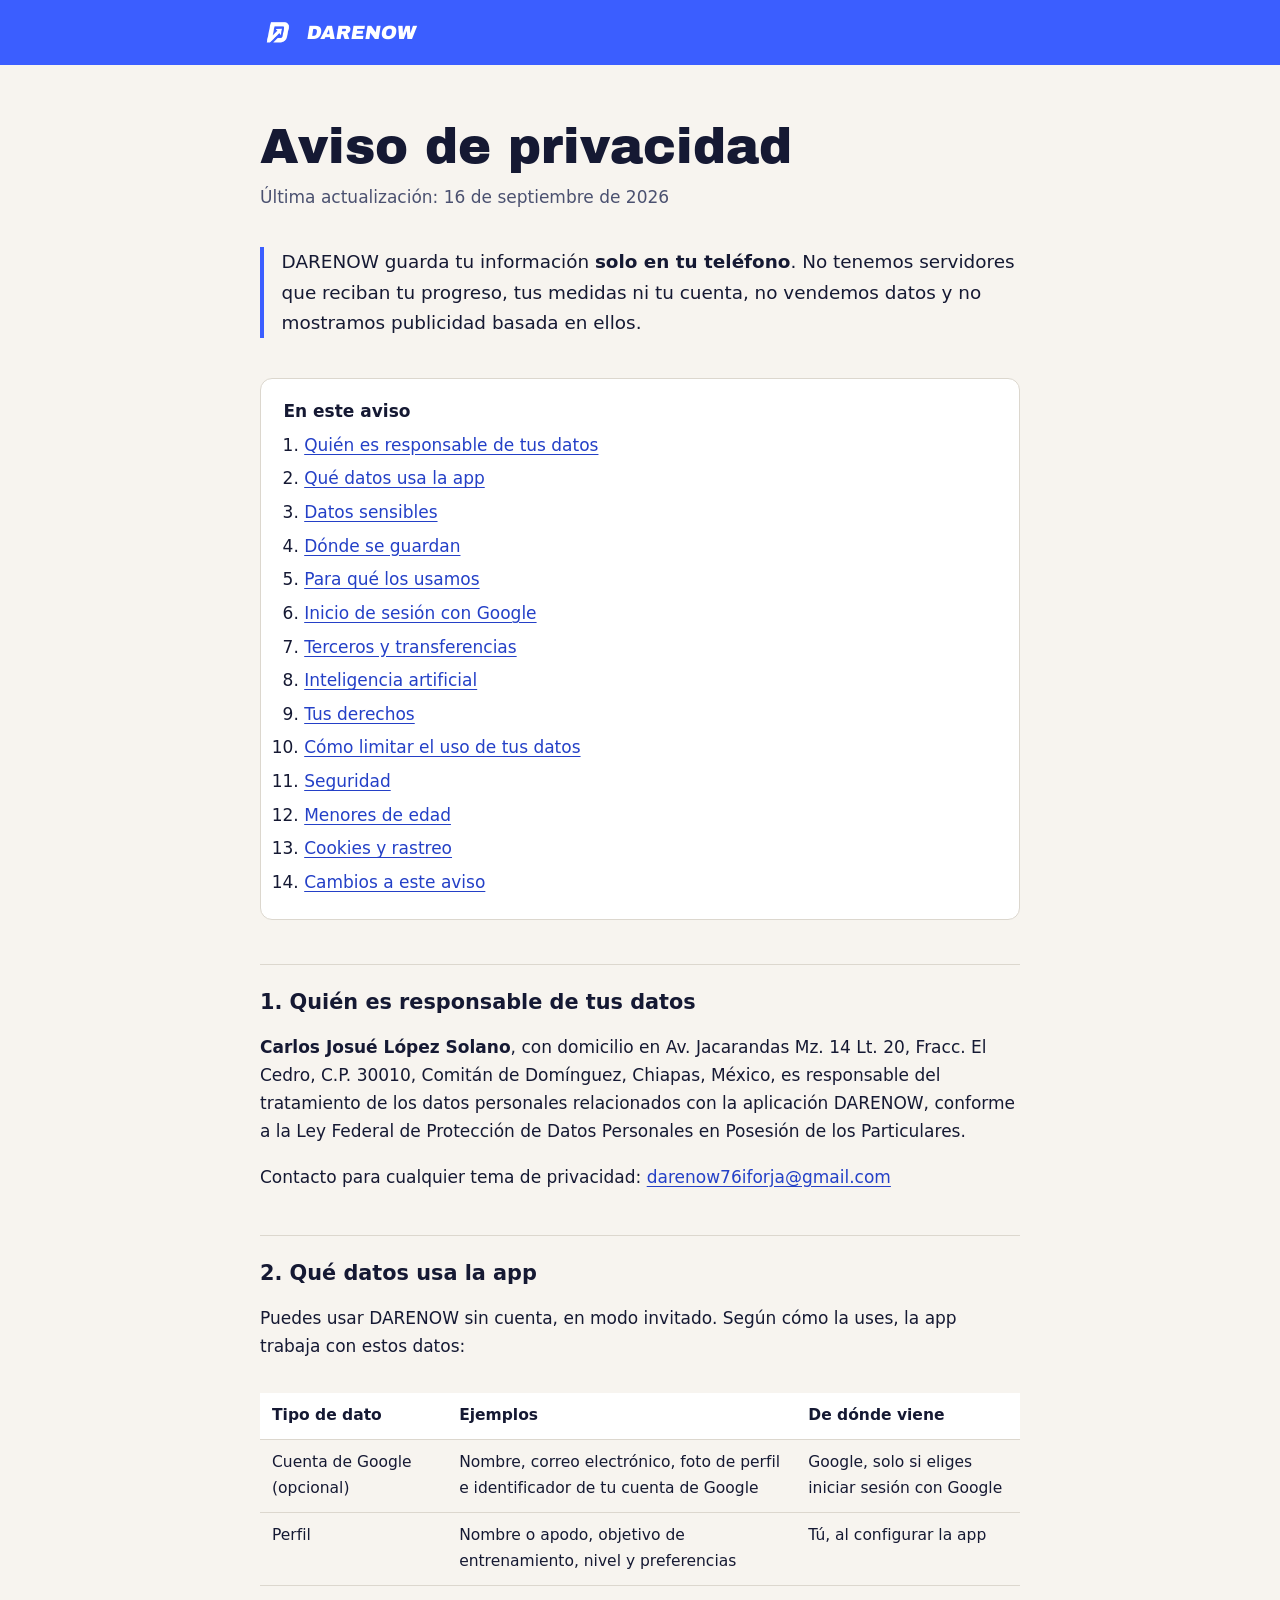
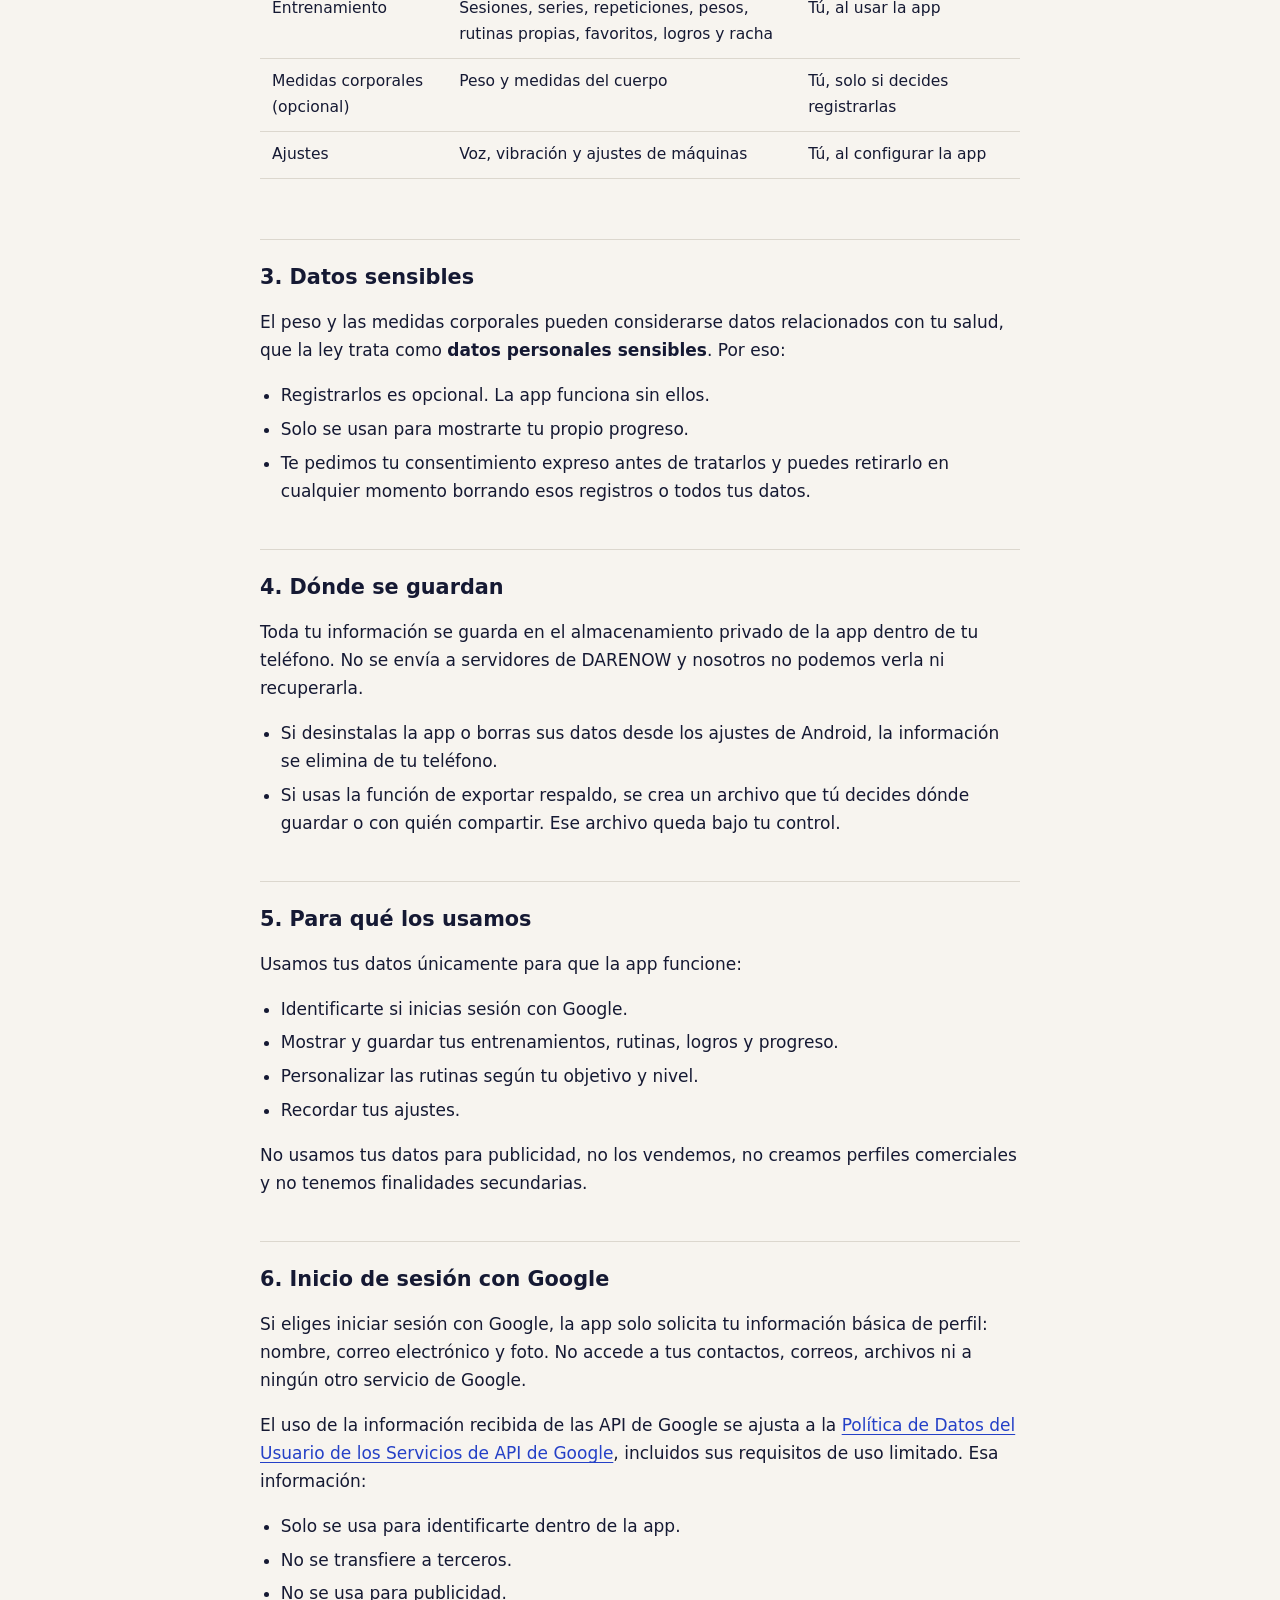
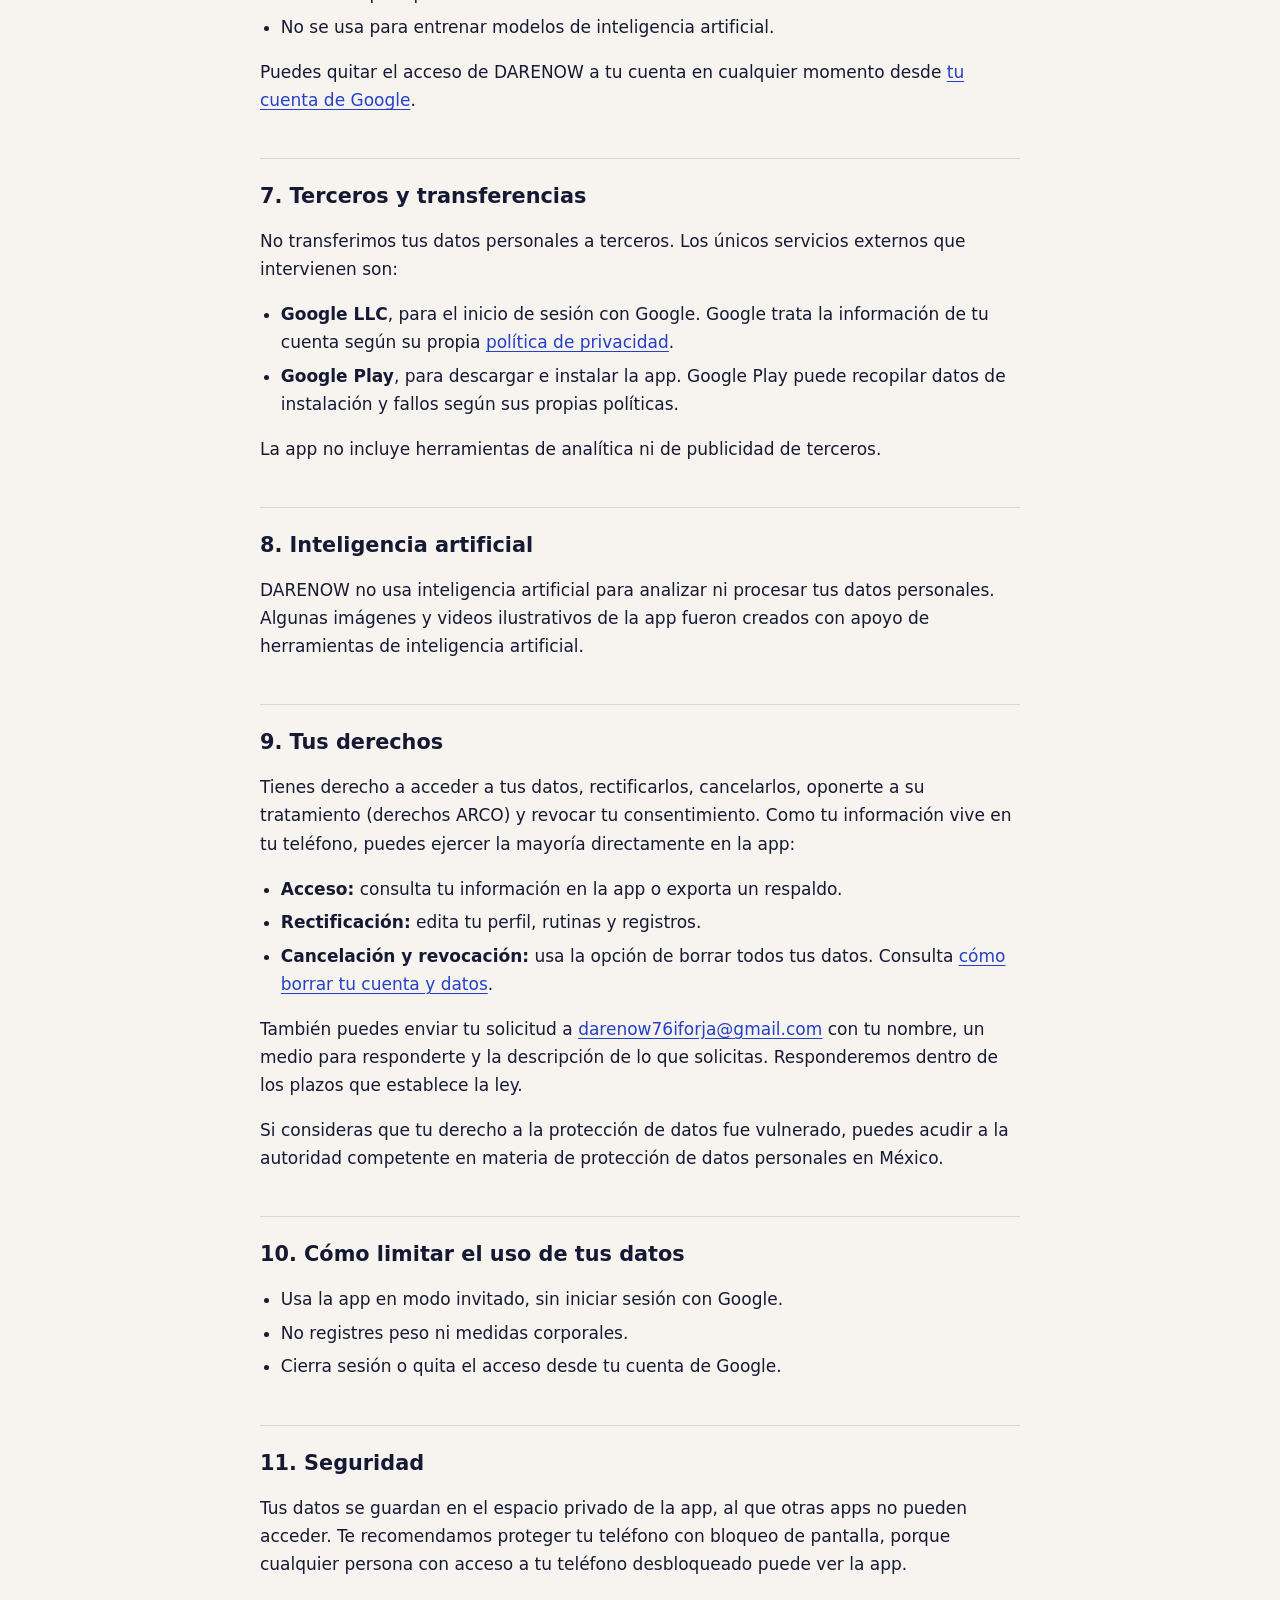
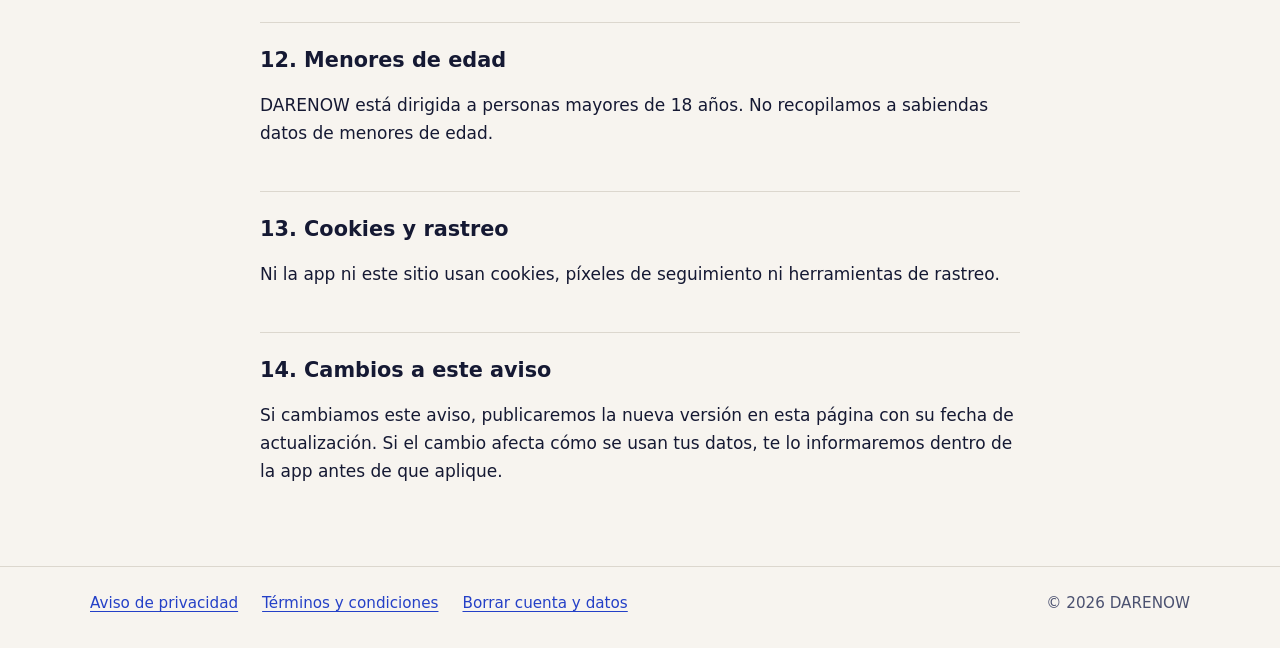
==== privacidad/index.html @ 99c255eb "feat: sitio legal de DARENOW" ====
<!doctype html>
<html lang="es-MX">
<head>
  <meta charset="utf-8">
  <meta name="viewport" content="width=device-width, initial-scale=1">
  <title>Aviso de privacidad · DARENOW</title>
  <meta name="description" content="Qué datos usa DARENOW, dónde se guardan, para qué sirven y cómo ejercer tus derechos.">
  <meta name="theme-color" content="#3B5EFF">
  <link rel="icon" href="../assets/logo.png">
  <link rel="stylesheet" href="../assets/styles.css">
</head>
<body>
  <a class="salto" href="#contenido">Saltar al contenido</a>
  <header class="barra">
    <div class="barra__interior">
      <a href="../"><img src="../assets/logo.png" alt="" width="36" height="36"><span>DARENOW</span></a>
    </div>
  </header>

  <main id="contenido" class="documento">
    <h1>Aviso de privacidad</h1>
    <p class="fecha">Última actualización: 16 de septiembre de 2026</p>

    <p class="entrada">DARENOW guarda tu información <strong>solo en tu teléfono</strong>. No tenemos servidores que reciban tu progreso, tus medidas ni tu cuenta, no vendemos datos y no mostramos publicidad basada en ellos.</p>

    <nav class="indice" aria-label="Contenido del aviso">
      <p>En este aviso</p>
      <ol>
        <li><a href="#responsable">Quién es responsable de tus datos</a></li>
        <li><a href="#datos">Qué datos usa la app</a></li>
        <li><a href="#sensibles">Datos sensibles</a></li>
        <li><a href="#almacenamiento">Dónde se guardan</a></li>
        <li><a href="#finalidades">Para qué los usamos</a></li>
        <li><a href="#google">Inicio de sesión con Google</a></li>
        <li><a href="#terceros">Terceros y transferencias</a></li>
        <li><a href="#ia">Inteligencia artificial</a></li>
        <li><a href="#derechos">Tus derechos</a></li>
        <li><a href="#limitar">Cómo limitar el uso de tus datos</a></li>
        <li><a href="#seguridad">Seguridad</a></li>
        <li><a href="#menores">Menores de edad</a></li>
        <li><a href="#cookies">Cookies y rastreo</a></li>
        <li><a href="#cambios">Cambios a este aviso</a></li>
      </ol>
    </nav>

    <h2 id="responsable">1. Quién es responsable de tus datos</h2>
    <p><strong>Carlos Josué López Solano</strong>, con domicilio en Av. Jacarandas Mz. 14 Lt. 20, Fracc. El Cedro, C.P. 30010, Comitán de Domínguez, Chiapas, México, es responsable del tratamiento de los datos personales relacionados con la aplicación DARENOW, conforme a la Ley Federal de Protección de Datos Personales en Posesión de los Particulares.</p>
    <p>Contacto para cualquier tema de privacidad: <a href="mailto:darenow76iforja@gmail.com">darenow76iforja@gmail.com</a></p>

    <h2 id="datos">2. Qué datos usa la app</h2>
    <p>Puedes usar DARENOW sin cuenta, en modo invitado. Según cómo la uses, la app trabaja con estos datos:</p>
    <div class="tabla-scroll">
      <table class="tabla">
        <thead>
          <tr><th scope="col">Tipo de dato</th><th scope="col">Ejemplos</th><th scope="col">De dónde viene</th></tr>
        </thead>
        <tbody>
          <tr><td>Cuenta de Google (opcional)</td><td>Nombre, correo electrónico, foto de perfil e identificador de tu cuenta de Google</td><td>Google, solo si eliges iniciar sesión con Google</td></tr>
          <tr><td>Perfil</td><td>Nombre o apodo, objetivo de entrenamiento, nivel y preferencias</td><td>Tú, al configurar la app</td></tr>
          <tr><td>Entrenamiento</td><td>Sesiones, series, repeticiones, pesos, rutinas propias, favoritos, logros y racha</td><td>Tú, al usar la app</td></tr>
          <tr><td>Medidas corporales (opcional)</td><td>Peso y medidas del cuerpo</td><td>Tú, solo si decides registrarlas</td></tr>
          <tr><td>Ajustes</td><td>Voz, vibración y ajustes de máquinas</td><td>Tú, al configurar la app</td></tr>
        </tbody>
      </table>
    </div>

    <h2 id="sensibles">3. Datos sensibles</h2>
    <p>El peso y las medidas corporales pueden considerarse datos relacionados con tu salud, que la ley trata como <strong>datos personales sensibles</strong>. Por eso:</p>
    <ul>
      <li>Registrarlos es opcional. La app funciona sin ellos.</li>
      <li>Solo se usan para mostrarte tu propio progreso.</li>
      <li>Te pedimos tu consentimiento expreso antes de tratarlos y puedes retirarlo en cualquier momento borrando esos registros o todos tus datos.</li>
    </ul>

    <h2 id="almacenamiento">4. Dónde se guardan</h2>
    <p>Toda tu información se guarda en el almacenamiento privado de la app dentro de tu teléfono. No se envía a servidores de DARENOW y nosotros no podemos verla ni recuperarla.</p>
    <ul>
      <li>Si desinstalas la app o borras sus datos desde los ajustes de Android, la información se elimina de tu teléfono.</li>
      <li>Si usas la función de exportar respaldo, se crea un archivo que tú decides dónde guardar o con quién compartir. Ese archivo queda bajo tu control.</li>
    </ul>

    <h2 id="finalidades">5. Para qué los usamos</h2>
    <p>Usamos tus datos únicamente para que la app funcione:</p>
    <ul>
      <li>Identificarte si inicias sesión con Google.</li>
      <li>Mostrar y guardar tus entrenamientos, rutinas, logros y progreso.</li>
      <li>Personalizar las rutinas según tu objetivo y nivel.</li>
      <li>Recordar tus ajustes.</li>
    </ul>
    <p>No usamos tus datos para publicidad, no los vendemos, no creamos perfiles comerciales y no tenemos finalidades secundarias.</p>

    <h2 id="google">6. Inicio de sesión con Google</h2>
    <p>Si eliges iniciar sesión con Google, la app solo solicita tu información básica de perfil: nombre, correo electrónico y foto. No accede a tus contactos, correos, archivos ni a ningún otro servicio de Google.</p>
    <p>El uso de la información recibida de las API de Google se ajusta a la <a href="https://developers.google.com/terms/api-services-user-data-policy">Política de Datos del Usuario de los Servicios de API de Google</a>, incluidos sus requisitos de uso limitado. Esa información:</p>
    <ul>
      <li>Solo se usa para identificarte dentro de la app.</li>
      <li>No se transfiere a terceros.</li>
      <li>No se usa para publicidad.</li>
      <li>No se usa para entrenar modelos de inteligencia artificial.</li>
    </ul>
    <p>Puedes quitar el acceso de DARENOW a tu cuenta en cualquier momento desde <a href="https://myaccount.google.com/connections">tu cuenta de Google</a>.</p>

    <h2 id="terceros">7. Terceros y transferencias</h2>
    <p>No transferimos tus datos personales a terceros. Los únicos servicios externos que intervienen son:</p>
    <ul>
      <li><strong>Google LLC</strong>, para el inicio de sesión con Google. Google trata la información de tu cuenta según su propia <a href="https://policies.google.com/privacy">política de privacidad</a>.</li>
      <li><strong>Google Play</strong>, para descargar e instalar la app. Google Play puede recopilar datos de instalación y fallos según sus propias políticas.</li>
    </ul>
    <p>La app no incluye herramientas de analítica ni de publicidad de terceros.</p>

    <h2 id="ia">8. Inteligencia artificial</h2>
    <p>DARENOW no usa inteligencia artificial para analizar ni procesar tus datos personales. Algunas imágenes y videos ilustrativos de la app fueron creados con apoyo de herramientas de inteligencia artificial.</p>

    <h2 id="derechos">9. Tus derechos</h2>
    <p>Tienes derecho a acceder a tus datos, rectificarlos, cancelarlos, oponerte a su tratamiento (derechos ARCO) y revocar tu consentimiento. Como tu información vive en tu teléfono, puedes ejercer la mayoría directamente en la app:</p>
    <ul>
      <li><strong>Acceso:</strong> consulta tu información en la app o exporta un respaldo.</li>
      <li><strong>Rectificación:</strong> edita tu perfil, rutinas y registros.</li>
      <li><strong>Cancelación y revocación:</strong> usa la opción de borrar todos tus datos. Consulta <a href="../borrar-cuenta/">cómo borrar tu cuenta y datos</a>.</li>
    </ul>
    <p>También puedes enviar tu solicitud a <a href="mailto:darenow76iforja@gmail.com">darenow76iforja@gmail.com</a> con tu nombre, un medio para responderte y la descripción de lo que solicitas. Responderemos dentro de los plazos que establece la ley.</p>
    <p>Si consideras que tu derecho a la protección de datos fue vulnerado, puedes acudir a la autoridad competente en materia de protección de datos personales en México.</p>

    <h2 id="limitar">10. Cómo limitar el uso de tus datos</h2>
    <ul>
      <li>Usa la app en modo invitado, sin iniciar sesión con Google.</li>
      <li>No registres peso ni medidas corporales.</li>
      <li>Cierra sesión o quita el acceso desde tu cuenta de Google.</li>
    </ul>

    <h2 id="seguridad">11. Seguridad</h2>
    <p>Tus datos se guardan en el espacio privado de la app, al que otras apps no pueden acceder. Te recomendamos proteger tu teléfono con bloqueo de pantalla, porque cualquier persona con acceso a tu teléfono desbloqueado puede ver la app.</p>

    <h2 id="menores">12. Menores de edad</h2>
    <p>DARENOW está dirigida a personas mayores de 18 años. No recopilamos a sabiendas datos de menores de edad.</p>

    <h2 id="cookies">13. Cookies y rastreo</h2>
    <p>Ni la app ni este sitio usan cookies, píxeles de seguimiento ni herramientas de rastreo.</p>

    <h2 id="cambios">14. Cambios a este aviso</h2>
    <p>Si cambiamos este aviso, publicaremos la nueva versión en esta página con su fecha de actualización. Si el cambio afecta cómo se usan tus datos, te lo informaremos dentro de la app antes de que aplique.</p>
  </main>

  <footer class="pie">
    <div class="pie__interior">
      <nav aria-label="Información legal">
        <a href="../privacidad/" aria-current="page">Aviso de privacidad</a>
        <a href="../terminos/">Términos y condiciones</a>
        <a href="../borrar-cuenta/">Borrar cuenta y datos</a>
      </nav>
      <span class="pie__copy">© 2026 DARENOW</span>
    </div>
  </footer>
</body>
</html>
---- assets/styles.css ----
/* DARENOW · sitio legal. Sin recursos externos: fuente y logo servidos localmente. */
@font-face {
  font-family: "Archivo Black";
  src: url("fonts/archivo-black-latin-400-normal.woff2") format("woff2");
  font-display: swap;
}

:root {
  --azul: #3B5EFF;
  --azul-hondo: #2440C7;
  --tinta: #151933;
  --tinta-suave: #4B5170;
  --fondo: #F7F4EF;
  --linea: #DCD7CE;
  --blanco: #FFFFFF;
  --display: "Archivo Black", "Arial Black", Impact, sans-serif;
  --texto: system-ui, -apple-system, "Segoe UI", Roboto, "Helvetica Neue", Arial, sans-serif;
}

*, *::before, *::after { box-sizing: border-box; }
html { -webkit-text-size-adjust: 100%; }
body {
  margin: 0;
  font-family: var(--texto);
  font-size: 1.0625rem;
  line-height: 1.65;
  color: var(--tinta);
  background: var(--fondo);
}
img { max-width: 100%; height: auto; display: block; }
a { color: var(--azul-hondo); text-underline-offset: 0.18em; }
a:hover { color: var(--azul); }
:focus-visible { outline: 3px solid var(--azul); outline-offset: 3px; border-radius: 4px; }
.salto {
  position: absolute; left: -999px; top: 0.5rem;
  background: var(--blanco); padding: 0.5rem 1rem; z-index: 10;
}
.salto:focus { left: 0.5rem; }

/* ---------- Portada ---------- */
.portada {
  min-height: 100svh;
  display: grid;
  grid-template-rows: 1fr auto;
  background: var(--azul);
  color: var(--blanco);
  overflow: hidden;
}
.portada__centro {
  width: min(1100px, 100% - 3rem);
  margin: 0 auto;
  align-self: center;
  padding: 4rem 0 3rem;
}
.portada__logo {
  width: clamp(72px, 12vw, 112px);
  border-radius: 24%;
  box-shadow: 0 0 0 2px rgba(255,255,255,0.35);
  margin-bottom: 2rem;
}
.marca {
  font-family: var(--display);
  font-weight: 400;
  font-size: clamp(3.4rem, 15vw, 11.5rem);
  line-height: 0.86;
  letter-spacing: -0.02em;
  margin: 0;
  transform: skewX(-9deg);
  transform-origin: left bottom;
}
.portada__frase {
  font-family: var(--display);
  font-size: clamp(1.25rem, 3.2vw, 2rem);
  line-height: 1.15;
  margin: 1.75rem 0 0;
  max-width: 22ch;
}
.portada__texto {
  max-width: 46ch;
  margin: 1.25rem 0 2.25rem;
  color: rgba(255,255,255,0.88);
}
.aviso-tienda {
  display: inline-block;
  padding: 0.8rem 1.4rem;
  border: 2px solid var(--blanco);
  border-radius: 999px;
  font-weight: 600;
}
.portada__pie {
  border-top: 1px solid rgba(255,255,255,0.25);
}
.portada__pie .pie__interior { color: rgba(255,255,255,0.85); }
.portada__pie a { color: var(--blanco); }

/* ---------- Páginas legales ---------- */
.barra {
  background: var(--azul);
  color: var(--blanco);
}
.barra__interior {
  width: min(760px, 100% - 3rem);
  margin: 0 auto;
  padding: 0.9rem 0;
  display: flex;
  align-items: center;
  gap: 0.75rem;
}
.barra a { color: var(--blanco); text-decoration: none; display: flex; align-items: center; gap: 0.7rem; }
.barra img { width: 36px; border-radius: 22%; }
.barra span { font-family: var(--display); font-size: 1.2rem; transform: skewX(-9deg); }

.documento {
  width: min(760px, 100% - 3rem);
  margin: 0 auto;
  padding: 3.5rem 0 4rem;
}
.documento h1 {
  font-family: var(--display);
  font-weight: 400;
  font-size: clamp(2.1rem, 6vw, 3.1rem);
  line-height: 1.02;
  margin: 0 0 0.75rem;
}
.fecha { color: var(--tinta-suave); margin: 0 0 2.25rem; }
.entrada {
  font-size: 1.15rem;
  border-left: 4px solid var(--azul);
  padding-left: 1.1rem;
  margin: 0 0 2.5rem;
}
.documento h2 {
  font-size: 1.3rem;
  line-height: 1.3;
  margin: 2.75rem 0 0.6rem;
  padding-top: 1.5rem;
  border-top: 1px solid var(--linea);
}
.documento h3 { font-size: 1.05rem; margin: 1.5rem 0 0.4rem; }
.documento ul, .documento ol { padding-left: 1.3rem; }
.documento li { margin: 0.35rem 0; }
.indice {
  background: var(--blanco);
  border: 1px solid var(--linea);
  border-radius: 12px;
  padding: 1.1rem 1.4rem;
  margin: 0 0 1rem;
}
.indice p { margin: 0 0 0.3rem; font-weight: 600; }
.indice ol { margin: 0; }
.tabla {
  width: 100%;
  border-collapse: collapse;
  margin: 1rem 0;
  font-size: 0.97rem;
}
.tabla-scroll { overflow-x: auto; }
.tabla th, .tabla td {
  text-align: left;
  vertical-align: top;
  padding: 0.65rem 0.75rem;
  border-bottom: 1px solid var(--linea);
}
.tabla th { background: var(--blanco); }
.nota {
  background: var(--blanco);
  border-radius: 12px;
  padding: 1rem 1.25rem;
  border: 1px solid var(--linea);
}
.pasos li { margin: 0.6rem 0; }
.ruta { font-weight: 600; }

/* ---------- Pie ---------- */
.pie { border-top: 1px solid var(--linea); }
.pie__interior {
  width: min(1100px, 100% - 3rem);
  margin: 0 auto;
  padding: 1.5rem 0 2rem;
  display: flex;
  flex-wrap: wrap;
  gap: 0.6rem 1.75rem;
  font-size: 0.95rem;
  color: var(--tinta-suave);
}
.pie nav { display: flex; flex-wrap: wrap; gap: 0.6rem 1.5rem; }
.pie__copy { margin-left: auto; }

@media (max-width: 640px) {
  .pie__copy { margin-left: 0; width: 100%; }
}
@media (prefers-reduced-motion: no-preference) {
  .marca { animation: entrar 700ms cubic-bezier(.2,.8,.2,1) both; }
  @keyframes entrar {
    from { opacity: 0; transform: skewX(-9deg) translateX(-0.4em); }
    to   { opacity: 1; transform: skewX(-9deg) translateX(0); }
  }
}
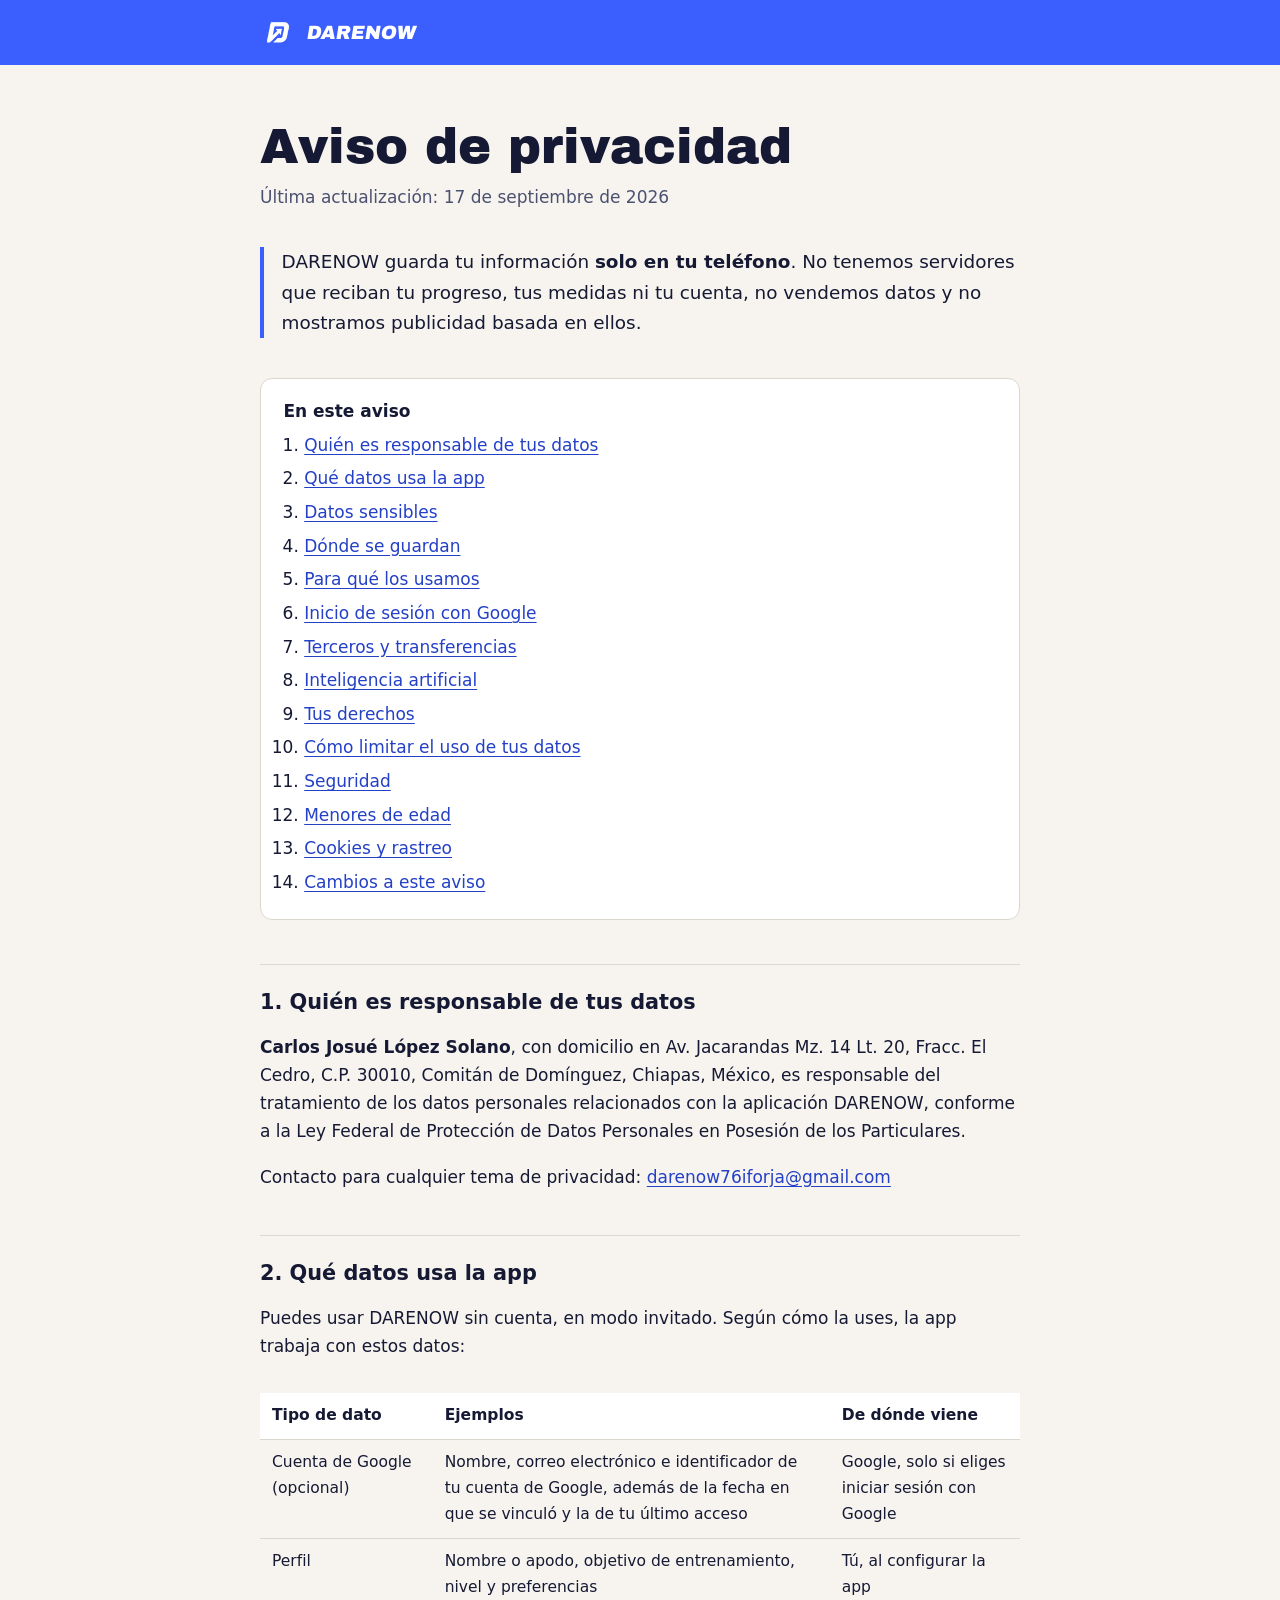
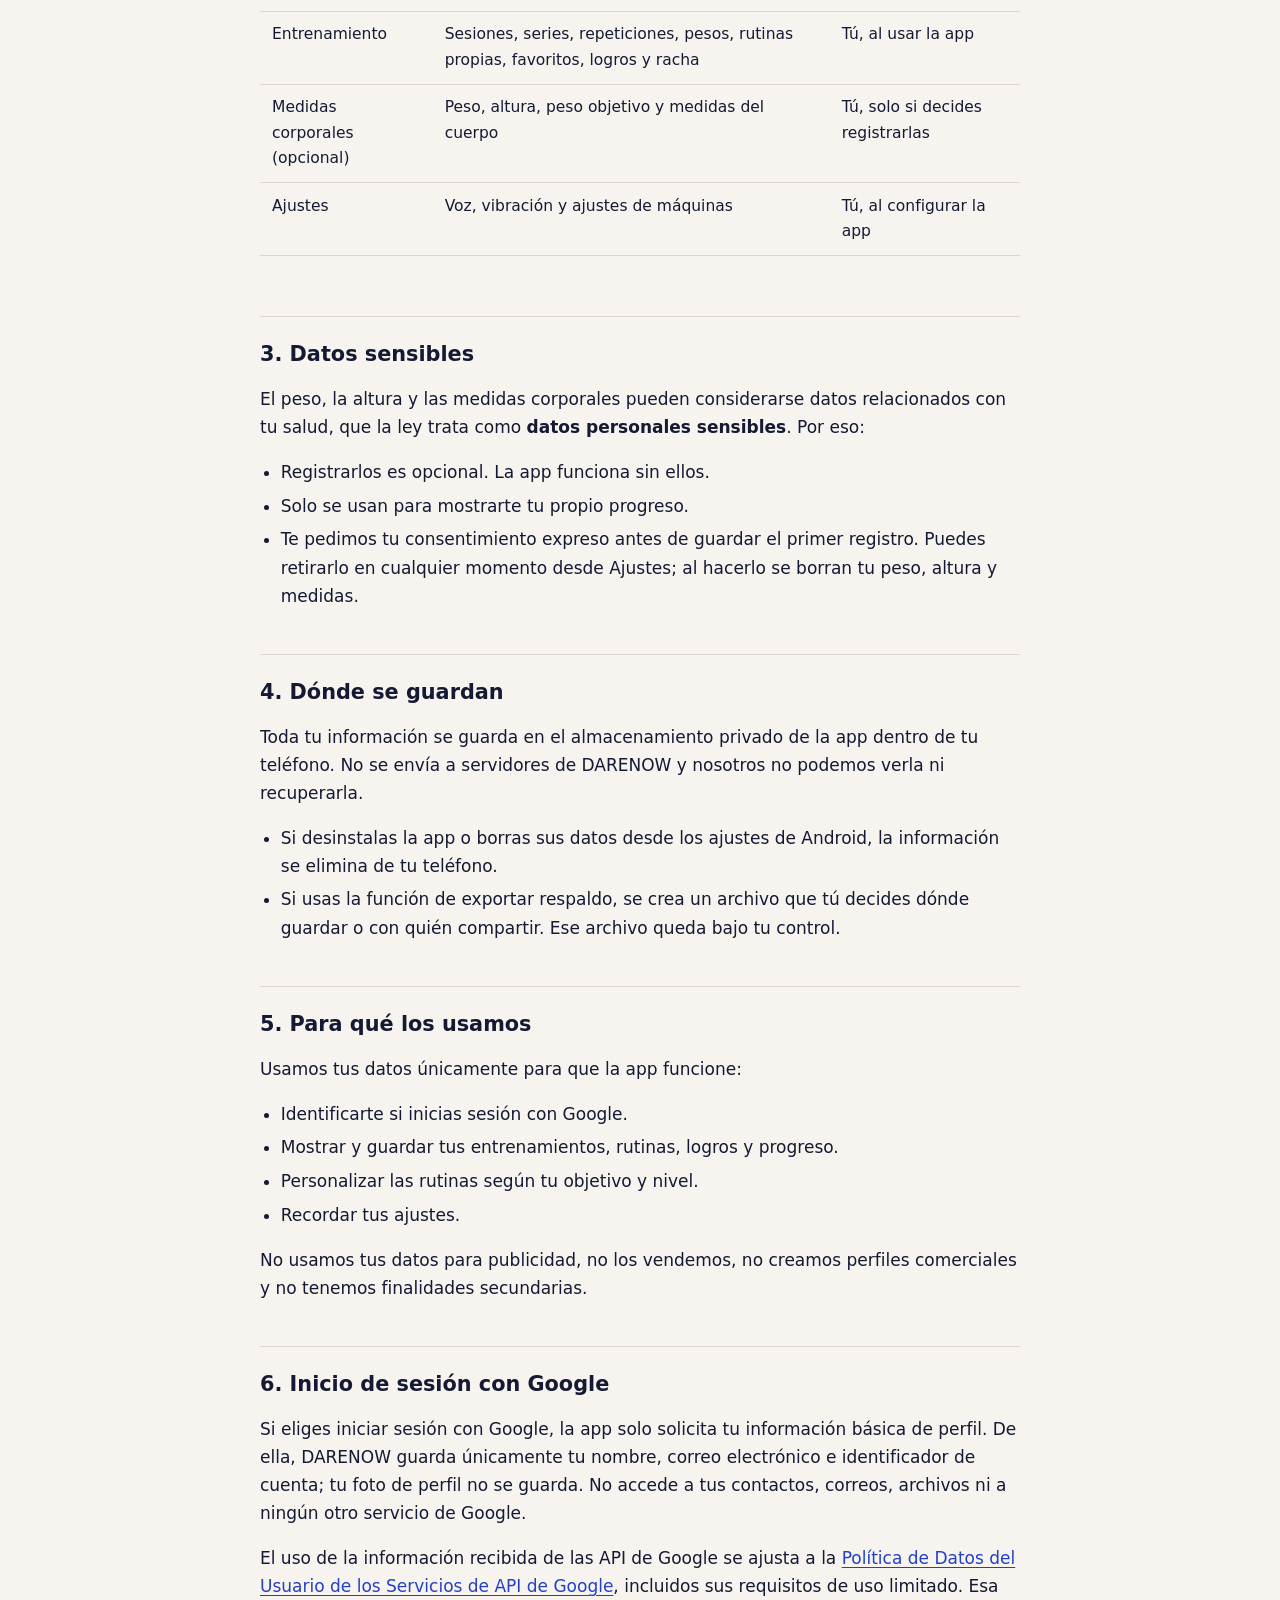
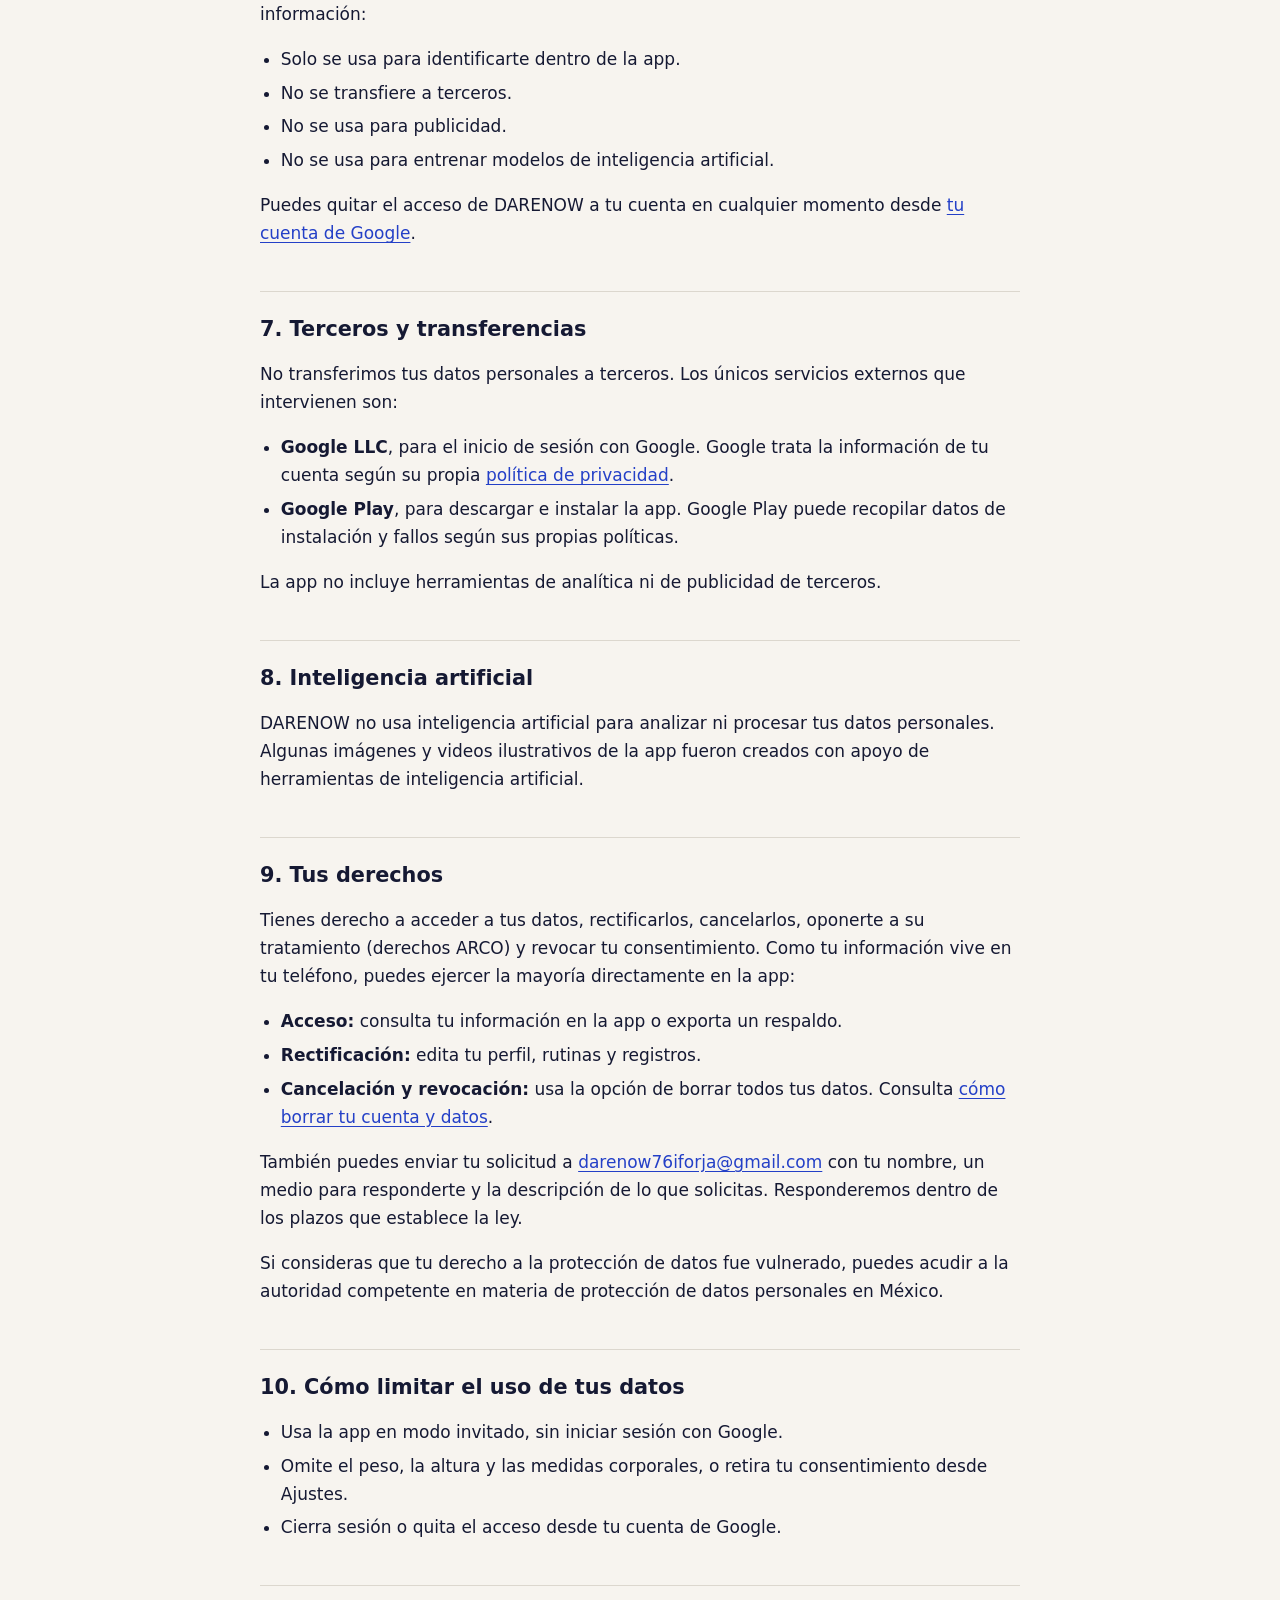
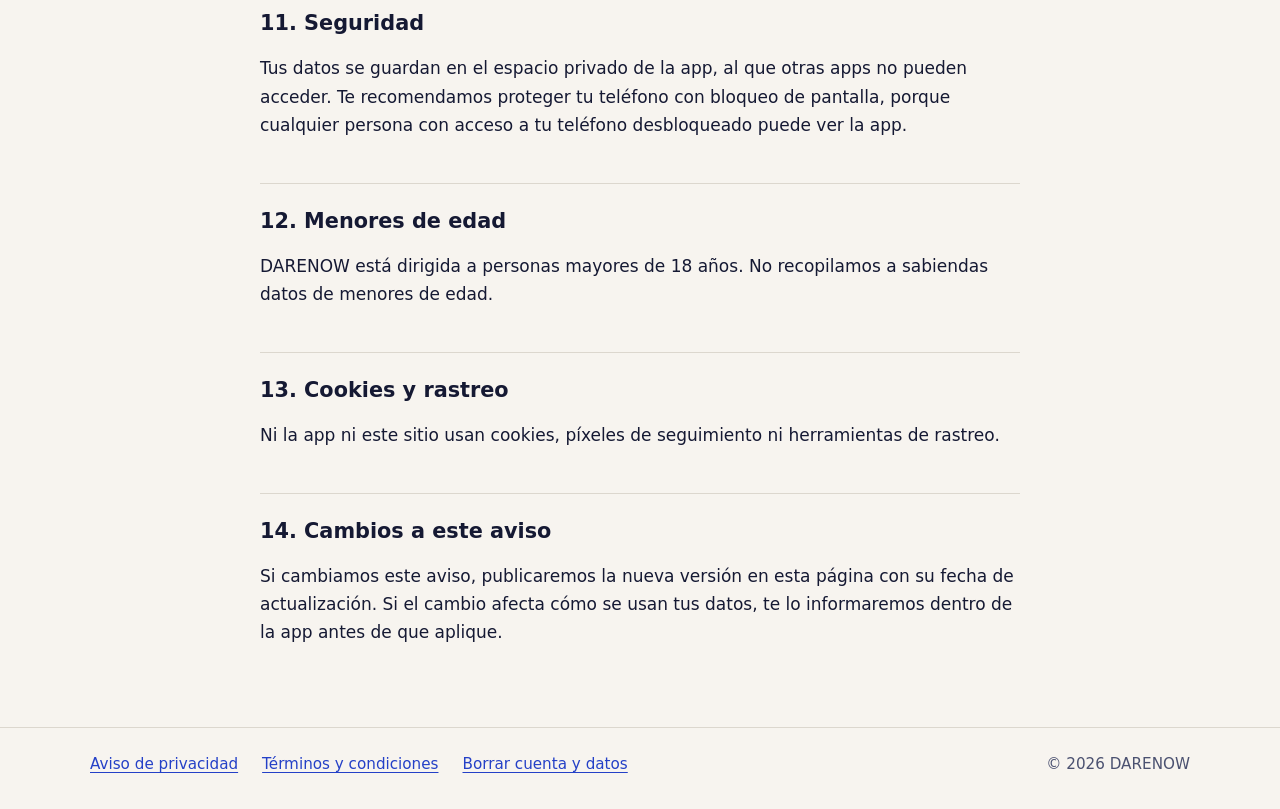
==== commit 1c8e4a2d: "docs(privacidad): foto no guardada, altura y retiro de consentimiento" ====
--- a/privacidad/index.html
+++ b/privacidad/index.html
@@ -19,7 +19,7 @@
 
   <main id="contenido" class="documento">
     <h1>Aviso de privacidad</h1>
-    <p class="fecha">Última actualización: 16 de septiembre de 2026</p>
+    <p class="fecha">Última actualización: 17 de septiembre de 2026</p>
 
     <p class="entrada">DARENOW guarda tu información <strong>solo en tu teléfono</strong>. No tenemos servidores que reciban tu progreso, tus medidas ni tu cuenta, no vendemos datos y no mostramos publicidad basada en ellos.</p>
 
@@ -55,21 +55,21 @@
           <tr><th scope="col">Tipo de dato</th><th scope="col">Ejemplos</th><th scope="col">De dónde viene</th></tr>
         </thead>
         <tbody>
-          <tr><td>Cuenta de Google (opcional)</td><td>Nombre, correo electrónico, foto de perfil e identificador de tu cuenta de Google</td><td>Google, solo si eliges iniciar sesión con Google</td></tr>
+          <tr><td>Cuenta de Google (opcional)</td><td>Nombre, correo electrónico e identificador de tu cuenta de Google, además de la fecha en que se vinculó y la de tu último acceso</td><td>Google, solo si eliges iniciar sesión con Google</td></tr>
           <tr><td>Perfil</td><td>Nombre o apodo, objetivo de entrenamiento, nivel y preferencias</td><td>Tú, al configurar la app</td></tr>
           <tr><td>Entrenamiento</td><td>Sesiones, series, repeticiones, pesos, rutinas propias, favoritos, logros y racha</td><td>Tú, al usar la app</td></tr>
-          <tr><td>Medidas corporales (opcional)</td><td>Peso y medidas del cuerpo</td><td>Tú, solo si decides registrarlas</td></tr>
+          <tr><td>Medidas corporales (opcional)</td><td>Peso, altura, peso objetivo y medidas del cuerpo</td><td>Tú, solo si decides registrarlas</td></tr>
           <tr><td>Ajustes</td><td>Voz, vibración y ajustes de máquinas</td><td>Tú, al configurar la app</td></tr>
         </tbody>
       </table>
     </div>
 
     <h2 id="sensibles">3. Datos sensibles</h2>
-    <p>El peso y las medidas corporales pueden considerarse datos relacionados con tu salud, que la ley trata como <strong>datos personales sensibles</strong>. Por eso:</p>
+    <p>El peso, la altura y las medidas corporales pueden considerarse datos relacionados con tu salud, que la ley trata como <strong>datos personales sensibles</strong>. Por eso:</p>
     <ul>
       <li>Registrarlos es opcional. La app funciona sin ellos.</li>
       <li>Solo se usan para mostrarte tu propio progreso.</li>
-      <li>Te pedimos tu consentimiento expreso antes de tratarlos y puedes retirarlo en cualquier momento borrando esos registros o todos tus datos.</li>
+      <li>Te pedimos tu consentimiento expreso antes de guardar el primer registro. Puedes retirarlo en cualquier momento desde Ajustes; al hacerlo se borran tu peso, altura y medidas.</li>
     </ul>
 
     <h2 id="almacenamiento">4. Dónde se guardan</h2>
@@ -90,7 +90,7 @@
     <p>No usamos tus datos para publicidad, no los vendemos, no creamos perfiles comerciales y no tenemos finalidades secundarias.</p>
 
     <h2 id="google">6. Inicio de sesión con Google</h2>
-    <p>Si eliges iniciar sesión con Google, la app solo solicita tu información básica de perfil: nombre, correo electrónico y foto. No accede a tus contactos, correos, archivos ni a ningún otro servicio de Google.</p>
+    <p>Si eliges iniciar sesión con Google, la app solo solicita tu información básica de perfil. De ella, DARENOW guarda únicamente tu nombre, correo electrónico e identificador de cuenta; tu foto de perfil no se guarda. No accede a tus contactos, correos, archivos ni a ningún otro servicio de Google.</p>
     <p>El uso de la información recibida de las API de Google se ajusta a la <a href="https://developers.google.com/terms/api-services-user-data-policy">Política de Datos del Usuario de los Servicios de API de Google</a>, incluidos sus requisitos de uso limitado. Esa información:</p>
     <ul>
       <li>Solo se usa para identificarte dentro de la app.</li>
@@ -124,7 +124,7 @@
     <h2 id="limitar">10. Cómo limitar el uso de tus datos</h2>
     <ul>
       <li>Usa la app en modo invitado, sin iniciar sesión con Google.</li>
-      <li>No registres peso ni medidas corporales.</li>
+      <li>Omite el peso, la altura y las medidas corporales, o retira tu consentimiento desde Ajustes.</li>
       <li>Cierra sesión o quita el acceso desde tu cuenta de Google.</li>
     </ul>
 
